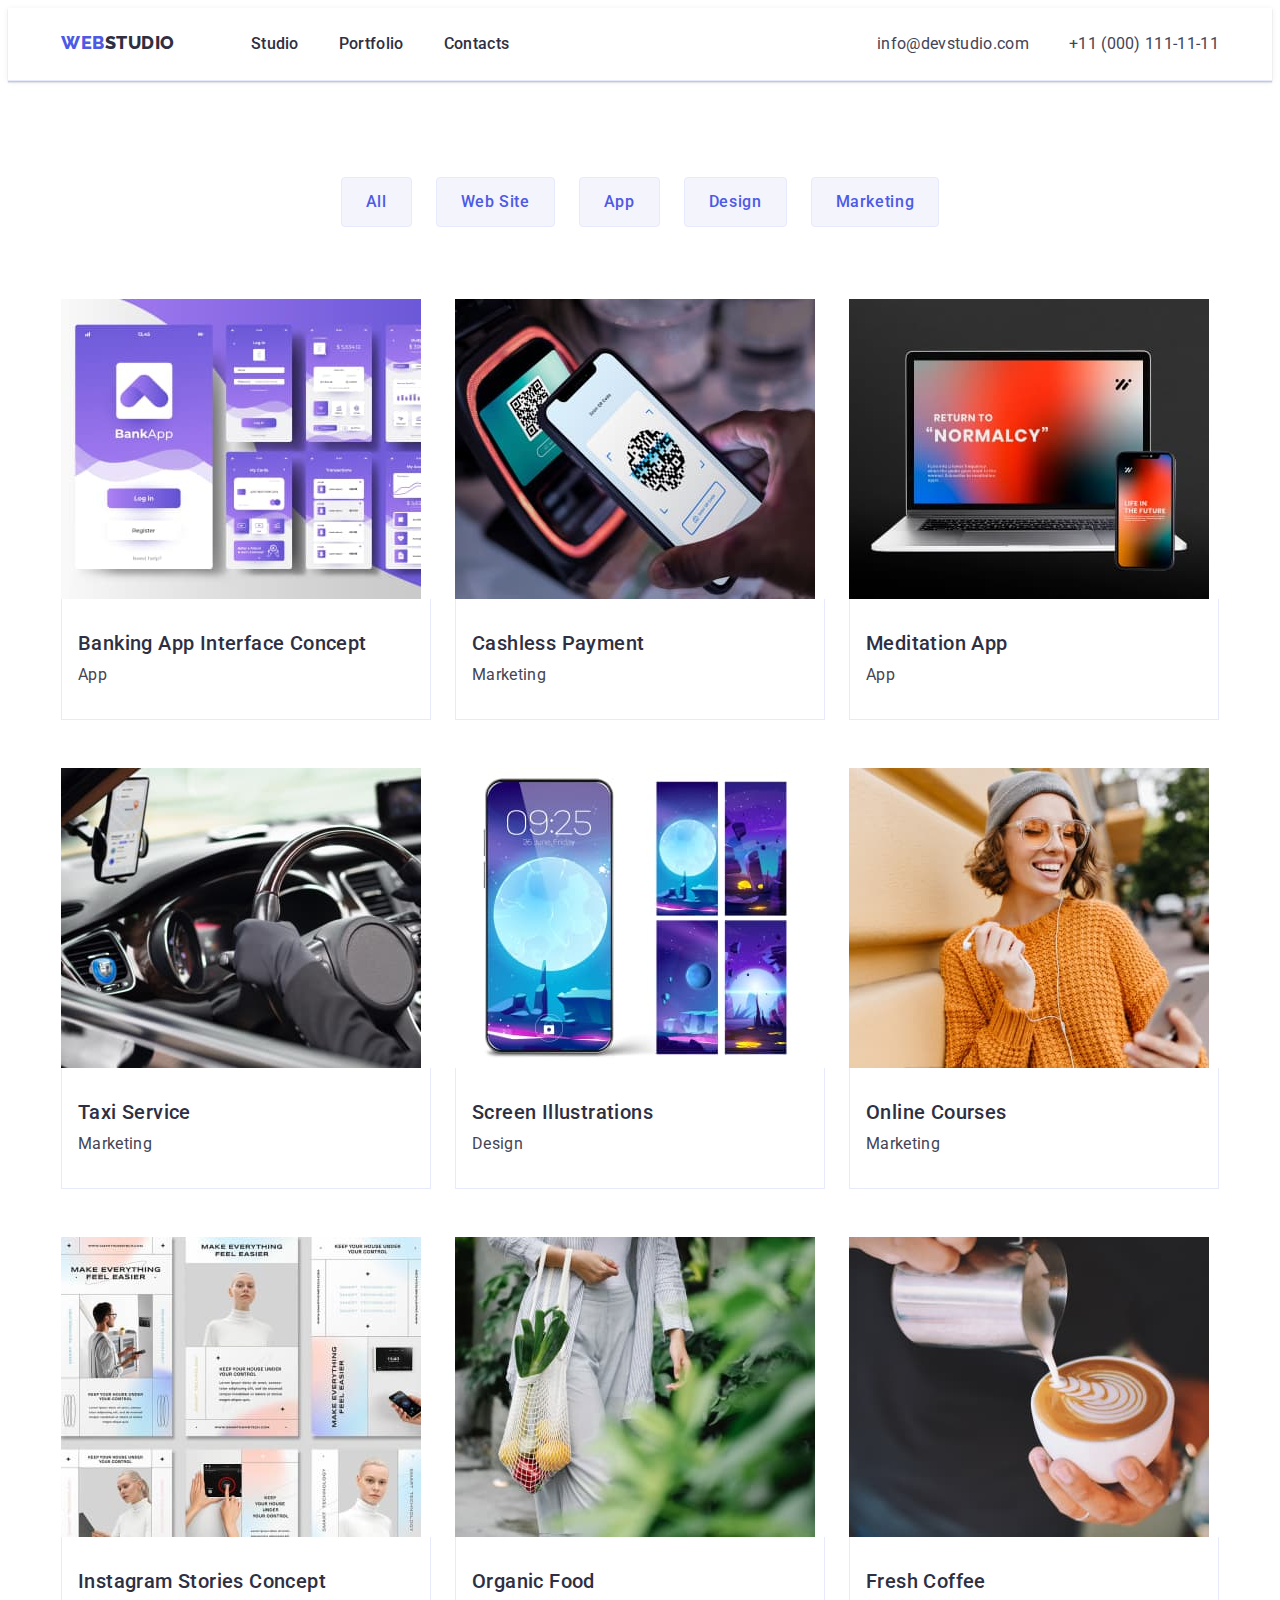
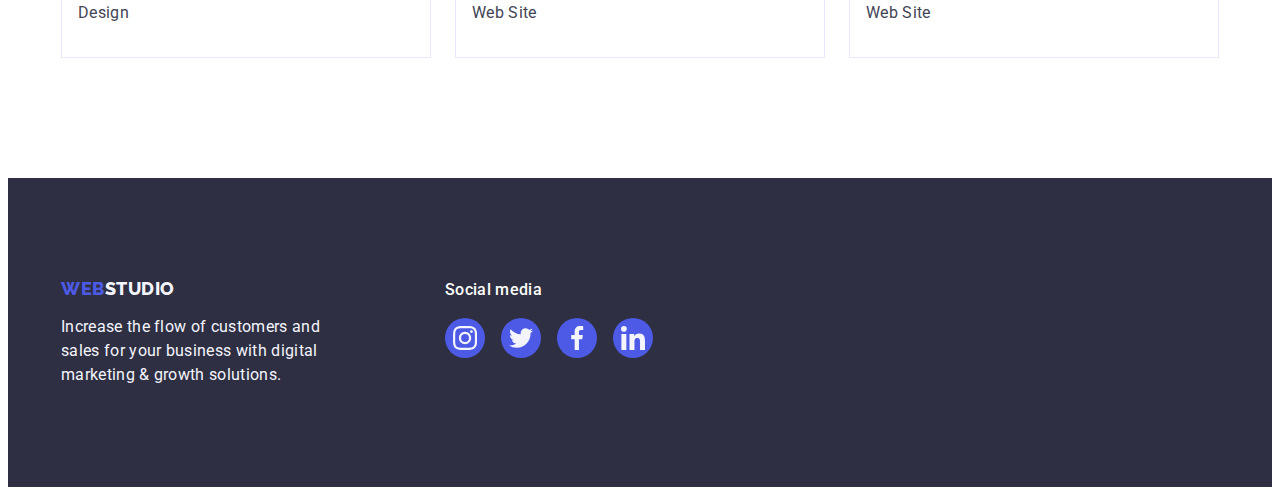
==== portfolio.html @ 5864f1b6 "Initial commit" ====
<!DOCTYPE html>
<html lang="en">
  <head>
    <meta charset="UTF-8" />
    <meta http-equiv="X-UA-Compatible" content="IE=edge" />
    <meta name="viewport" content="width=device-width, initial-scale=1.0" />
    <title>Document</title>
    <link rel="preconnect" href="https://fonts.googleapis.com" />
    <link rel="preconnect" href="https://fonts.gstatic.com" crossorigin />
    
    <link
      href="https://fonts.googleapis.com/css2?family=Raleway:wght@800&family=Roboto:wght@400;500;700;900&display=swap"
      rel="stylesheet"
    />
    <link rel="stylesheet" href="https://cdnjs.cloudflare.com/ajax/libs/modern-normalize/1.1.0/modern-normalize.min.css" integrity="sha512-wpPYUAdjBVSE4KJnH1VR1HeZfpl1ub8YT/NKx4PuQ5NmX2tKuGu6U/JRp5y+Y8XG2tV+wKQpNHVUX03MfMFn9Q==" crossorigin="anonymous" referrerpolicy="no-referrer" />
    <link rel="stylesheet" href="./css/styles.css" />
  </head>
  <body>
    <header class="header">
      <div class="container header-container">
        <nav class="header-navigation">
          <a href="./index.html" class="header-logo link"
            >Web<span class="header-studio">Studio</span></a
          >

          <ul class="header-list list">
            <li>
              <a href="./index.html" class="header-link link">Studio</a>
            </li>
            <li>
              <a href="./portfolio.html" class="header-link link">Portfolio</a>
            </li>
            <li>
              <a href="" class="header-link link">Contacts</a>
            </li>
          </ul>
        </nav>

        <address class="header-address">
          <ul class="header-address-list list">
            <li>
              <a
                href="mailto:info@devstudio.com"
                class="header-address-item link"
                >info@devstudio.com</a
              >
            </li>
            <li>
              <a href="tel:+110001111111" class="header-address-item link"
                >+11 (000) 111-11-11</a
              >
            </li>
          </ul>
        </address>
      </div>
    </header>

    <main>
      <section class="menu">
        <div class="container">
          <h1 class="visually-hidden">Menu filter</h1>
          <ul class="menu-list list">
            <li class="menu-item">
              <button type="button" class="menu-btn btn">All</button>
            </li>
            <li class="menu-item">
              <button type="button" class="menu-btn btn">Web Site</button>
            </li>
            <li class="menu-item">
              <button type="button" class="menu-btn btn">App</button>
            </li>
            <li class="menu-item">
              <button type="button" class="menu-btn btn">Design</button>
            </li>
            <li class="menu-item">
              <button type="button" class="menu-btn btn">Marketing</button>
            </li>
          </ul>

          
            <ul class="works-list list">
         <li class="works-item">
                <a href="" class="works-link link"
                  ><img
                    src="./images/portfolio-1.jpg"
                    alt="Banking App Interface Concept"
                    width="360"
                    height="300"
                  />
                  <div class="works-div">
                  <h2 class="works-title">Banking App Interface Concept</h2>
                  <p class="works-text">App</p></div></a>
              </li>
              <li class="works-item">
                <a href="" class="works-link link"
                  ><img
                    src="./images/portfolio-2.jpg"
                    alt="Cashless Payment"
                    width="360"
                    height="300"
                  />
                  <div class="works-div">
                  <h2 class="works-title">Cashless Payment</h2>
                  <p class="works-text">Marketing</p></div></a
                >
              </li>
        
              <li class="works-item">
                <a href="" class="works-link link"
                  ><img
                    src="./images/portfolio-3.jpg"
                    alt="Meditation App"
                    width="360"
                    height="300"
                  /> <div class="works-div">
                  <h2 class="works-title">Meditation App</h2>
                  <p class="works-text">App</p></div></a
                >
              </li>
              <li class="works-item">
                <a href="" class="works-link link">
                  <img
                    src="./images/portfolio-4.jpg"
                    alt="Taxi Service"
                    width="360"
                    height="300"
                  />
                   <div class="works-div">
                  <h2 class="works-title">Taxi Service</h2>
                  <p class="works-text">Marketing</p></div></a
                >
              </li>
              <li class="works-item">
                <a href="" class="works-link link"
                  ><img
                    src="./images/portfolio-5.jpg"
                    alt="Screen Illustrations"
                    width="360"
                    height="300"
                  />
                   <div class="works-div">
                  <h2 class="works-title">Screen Illustrations</h2>
                  <p class="works-text">Design</p></div></a
                >
              </li>
              <li class="works-item">
                <a href="" class="works-link link"
                  ><img
                    src="./images/portfolio-6.jpg"
                    alt="Online Courses"
                    width="360"
                    height="300"
                  />
                   <div class="works-div">
                  <h2 class="works-title">Online Courses</h2>
                  <p class="works-text">Marketing</p></div></a
                >
              </li>
              <li class="works-item">
                <a href="" class="works-link link"
                  ><img
                    src="./images/portfolio-7.jpg"
                    alt="Instagram Stories Concept"
                    width="360"
                    height="300"
                  />
                   <div class="works-div">
                  <h2 class="works-title">Instagram Stories Concept</h2>
                  <p class="works-text">Design</p></div></a
                >
              </li>
              <li class="works-item">
                <a href="" class="works-link link"
                  ><img
                    src="./images/portfolio-8.jpg"
                    alt="Organic Food"
                    width="360"
                    height="300"
                  />
                   <div class="works-div">
                  <h2 class="works-title">Organic Food</h2>
                  <p class="works-text">Web Site</p></div></a
                >
              </li>
              <li class="works-item">
                <a href="" class="works-link link">
                  <img
                    src="./images/portfolio-9.jpg"
                    alt="Fresh Coffee"
                    width="360"
                    height="300"
                  />
                   <div class="works-div">
                  <h2 class="works-title">Fresh Coffee</h2>
                  <p class="works-text">Web Site</p></div></a
                >
              </li>
            </ul>
       
        </div>
      </section>
      <footer class="footer">
        <div class="container footer-flex">
          <div class="footer-left"><a href="./index.html" class="footer-logo link"
            >Web<span class="footer-studio">Studio</span></a
          >
          <p class="footer-text">
            Increase the flow of customers and sales for your business with
            digital marketing & growth solutions.
          </p></div>
          <div class="footer-right">
            <p class="footer-soc-text">Social media</p>
            <ul class="footer-list list">
              <li class="footer-item"><a class="footer-soc-link link" href=""><svg class="footer-soc-icon" width="24" height="24"><use href="./images/icons.svg#icon-insta1"></use></svg></a>
              <li class="footer-item"><a class="footer-soc-link link" href=""><svg class="footer-soc-icon" width="24" height="24"><use href="./images/icons.svg#icon-twit1"></use></svg></a>
              <li class="footer-item"><a class="footer-soc-link link" href=""><svg class="footer-soc-icon" width="24" height="24"><use href="./images/icons.svg#icon-fb1"></use></svg></a>
              <li class="footer-item"><a class="footer-soc-link link" href=""><svg class="footer-soc-icon" width="24" height="24"><use href="./images/icons.svg#icon-link1"></use></svg></a>
            </ul>
          </div>
        </div>
      </footer>
  </body>
</html>
---- css/styles.css ----
body {
  font-family: 'Roboto', sans-serif;
  color: #434455;
  background-color: #ffffff;
}
:root {
  --main-title-color: #2e2f42;
  --main-text-color: #434455;
  --white: #ffffff;
  --hover-color:#404bbf;
  --logo-effect:#4d5ae5;
}
p,
h1,
h2,
h3,
h4,
h5,
h6 {
  margin: 0;
}
ul {
  margin: 0;
  padding-left: 0;
}
.list {
  list-style: none;
}
img {
  display: block;
  max-width: 100%;
  height: auto;
}
.link {
  text-decoration: none;
}

.visually-hidden {
  position: absolute;
  width: 1px;
  height: 1px;
  margin: -1px;
  border: 0;
  padding: 0;
  white-space: nowrap;
  clip-path: inset(100%);
  clip: rect(0 0 0 0);
  overflow: hidden;
}

.btn {
  font-family: inherit;
  font-weight: 500;
  font-size: 16px;
  line-height: 1.5;
  letter-spacing: 0.04em;
  cursor: pointer;
}
.container {
  width: 1158px;
  padding-left: 15px;
  padding-right: 15px;
  margin: 0 auto;
}
.section {
  padding-top: 120px;
  padding-bottom: 120px;
}
/** -----------------------HEADER---------------------- */
.header {
  background-color: var(--white);
  border-bottom: 1px solid #e7e9fc;
box-shadow: 0px 2px 1px rgba(46, 47, 66, 0.08), 0px 1px 1px rgba(46, 47, 66, 0.16), 0px 1px 6px rgba(46, 47, 66, 0.08);
}
.header-container {
  display: flex;
  align-items: center;
}
.header-navigation {
  display: flex;
}
.header-logo {
  display: block;
  margin-right: 76px;
  padding-top: 24px;
  padding-bottom: 24px;
  font-family: 'Raleway', sans-serif;
  font-weight: 800;
  font-size: 18px;
  line-height: 1.17;
  letter-spacing: 0.03em;
  text-transform: uppercase;
  color: var(--logo-effect);
}
.header-studio {
  font-family: 'Raleway', sans-serif;
  font-weight: 800;
  font-size: 18px;
  line-height: 1.17;
  letter-spacing: 0.03em;
  text-transform: uppercase;
  color: var(--main-title-color);
}
.header-list {
  display: flex;
  gap: 40px;
}
.header-link {
  display: block;
  padding-top: 24px;
  padding-bottom: 24px;
  color: var(--main-title-color);
  font-weight: 500;
  font-size: 16px;
  line-height: 1.5;
  letter-spacing: 0.02em;
}
.header-link:is(:hover, :focus) {
  color: var(--hover-color);
}

.header-address-list {
  display: flex;
  gap: 40px;
}
.header-address {
  font-style: normal;
  margin-left: auto;
}

.header-address-item {
  display: block;
  padding-top: 24px;
  padding-bottom: 24px;

  font-weight: 400;
  font-size: 16px;
  line-height: 1.5;
  letter-spacing: 0.02em;
  color: var(--main-text-color);
}
.header-address-item:is(:hover, :focus) {
  color: var(--hover-color);
}

/** -----------------------MORE---------------------- */
.more {
  background-color: var(--main-title-color);
  background-image: linear-gradient(
      rgba(46, 47, 66, 0.7),
      rgba(46, 47, 66, 0.7)
    ),
    url(../images/more_bg.jpg);
  background-repeat: no-repeat;
  background-position: center;
  background-size: cover;
  text-align: center;
  padding-top: 188px;
  padding-bottom: 188px;
  max-width: 1440px;
  margin: 0 auto;
}



.more-title {
  font-weight: 700;
  font-size: 56px;
  line-height: 1.07;
  letter-spacing: 0.02em;
  max-width: 496px;
  margin-right: auto;
  margin-left: auto;
  color: var(--white);
 
}
.more-btn {
  margin-top: 48px;
  color: #ffffff;
  background-color: var(--logo-effect);
  box-shadow: 0px 4px 4px rgba(0, 0, 0, 0.15);
  border-radius: 4px;
  border-color: transparent;
  min-width: 169px;
  height: 56px;
}
.more-btn:is(:hover, :focus) {
  background-color: var(--hover-color);
}

/** -----------------------BENEFITS---------------------- */
.benefits {
  background-color: var(--white);
}

.benefits-list {
  display: flex;
  gap: 24px;
}

.benefits-item {
  width: calc((100%-72px) / 4);
}

.benefits-bg {
  display: flex;
  height: 112px;
  background-color: #f4f4fd;
  border-radius: 4px;
  justify-content: center;
  align-items: center;
}

.benefits-title {
  margin-top: 8px;
  margin-bottom: 8px;
  font-weight: 500;
  font-size: 20px;
  line-height: 1.2;
  letter-spacing: 0.02em;
  color: var(--main-title-color);
}
.benefits-text {
  font-size: 16px;
  line-height: 1.5;
  letter-spacing: 0.02em;
  color: var(--main-text-color);
}
/** -----------------------CONTENT---------------------- */
.content {
  padding-bottom: 120px;
  background-color: var(--white);
}
.content-list {
  display: flex;
  gap: 24px;
  margin-top: 72px;
}
.content-item {
  width: calc((100%-48px) / 3);
}
.content-title {
  font-weight: 700;
  font-size: 36px;
  line-height: 1.11;
  letter-spacing: 0.02em;
  text-align: center;
  text-transform: capitalize;
  color: var(--main-title-color);
}
/** -----------------------TEAM---------------------- */
.team {
  background-color: #f4f4fd;
}
.team-title {
  text-align: center;
  margin-bottom: 72px;
  font-weight: 700;
  font-size: 36px;
  line-height: 1.11;
  letter-spacing: 0.02em;

  text-transform: capitalize;
  color: var(--main-title-color);
}
.team-list {
  display: flex;
  gap: 24px;
  text-align: center;
}
.team-item {
  width: calc((100% - 72px) / 4);
  padding-bottom: 32px;
  border-radius: 0px 0px 4px 4px;
  box-shadow: 0px 1px 6px rgba(46, 47, 66, 0.08), 0px 1px 1px rgba(46, 47, 66, 0.16), 0px 2px 1px rgba(46, 47, 66, 0.08);

  background-color: var(--white);
  
}
.team-item > img {
  margin-bottom: 32px;
}

.team-small-title {
  font-weight: 500;
  font-size: 20px;
  line-height: 1.2;
  letter-spacing: 0.02em;
  color: var(--main-title-color);
}
.team-text {
  margin-top: 8px;
  margin-bottom: 8px;
  font-size: 16px;
  line-height: 1.5;
  letter-spacing: 0.02em;
  color: var(--main-text-color);
}
.team-soc-list{display: flex;
justify-content: center;
gap: 24px;}

.team-soc-item{
width: 40px;
height: 40px;

}
.team-soc-link{
width: 100%;
height: 100%;
border-radius: 50%;
background-color: var(--logo-effect);;
display: flex;
align-items: center;
justify-content: center;

}
.team-soc-link:is(:hover, :focus){background-color: var(--hover-color);}

/** -----------------------CUSTOMERS---------------------- */
.customers{
  padding-top: 120px;
  padding-bottom: 120px;
background-color: var(--white);}

.customers-title{
  margin-bottom: 72px;
  font-weight: 700;
font-size: 36px;
line-height: 1.11;
text-align: center;
letter-spacing: 0.02em;
text-transform: capitalize;
color: var(--main-title-color);}

  .customers-list{
  display: flex;
  gap: 24px;
}

.customer-item{
width: 188px;
height: 88px;
}

.customers-link{
display: flex;
width: 100%;
height: 100%;
border: 1px solid #8E8F99;
border-radius: 4px;
align-items: center;
justify-content: center;

}
.customers-logo-icon{
  fill: #8e8f99;}

.customers-link:is(:hover, :focus){
  border-color: var(--hover-color);
  }

.customers-link:is(:hover, :focus) > .customers-logo-icon
  {fill:var(--hover-color);}


/** -----------------------FOOTER---------------------- */
.footer {
  background-color: var(--main-title-color);
  padding-top: 100px;
  padding-bottom: 100px;

}
.footer-logo {
  font-family: 'Raleway', sans-serif;
  font-style: normal;
  font-weight: 800;
  font-size: 18px;
  line-height: 1.17;
  letter-spacing: 0.03em;
  text-transform: uppercase;
  color: var(--logo-effect);
}
.footer-studio {
  font-family: 'Raleway', sans-serif;
  font-weight: 800;
  font-size: 18px;
  line-height: 1.17;
  letter-spacing: 0.03em;
  text-transform: uppercase;
  color: #f4f4fd;
}
.footer-text {
  margin-top: 16px;
  max-width: 264px;
  font-size: 16px;
  line-height: 1.5;
  letter-spacing: 0.02em;
  color: #f4f4fd;
}

.footer-flex{
  display: flex;
  gap: 120px;
}

.footer-soc-text{
  margin-bottom: 16px;
  font-weight: 500;
font-size: 16px;
line-height: 1.5;

letter-spacing: 0.02em;
color: var(--white);}

.footer-list{display: flex;
  gap: 16px;
}

.footer-item{
  width: 40px;
height: 40px;}

.footer-soc-link{
  display:flex;
  width: 100%;
height: 100%;
border-radius: 50%;
background-color: var(--logo-effect);
align-items: center;
justify-content: center;}

.footer-soc-link:is(:hover, :focus)
{background-color: #31D0AA;}

/** -----------------------MENU-PORTFOLIO---------------------- */

.menu {
  padding-top: 96px;
  padding-bottom: 120px;
}

.menu-list {
  display: flex;
  gap: 24px;
  justify-content: center;
  margin-bottom: 72px;
}

.menu-btn {
  color: var(--logo-effect);
  background-color: #f4f4fd;
  border: 1px solid #e7e9fc;
  border-radius: 4px;
  padding: 12px 24px;
}
.menu-btn:is(:hover, :focus) {
  background-color: var(--hover-color);
  color: var(--white);
  border-color: transparent;
  box-shadow: 0px 3px 1px rgba(0, 0, 0, 0.1), 0px 2px 1px rgba(0, 0, 0, 0.08), 0px 2px 2px rgba(0, 0, 0, 0.12);
}



/** -----------------------WORKS-PORTFOLIO---------------------- */
.works-list {
  display: flex;
  flex-wrap: wrap;
  justify-content: center;
  gap: 48px 24px;
}
.works-link {
  display: block;
}
.works-item {
  width: calc((100% - 48px) / 3);
}
.works-item.works-item:nth-child(3n) {
  margin-right: 0;
}
.works-div {
  
  padding-left: 16px;
  padding-top: 32px;
  padding-bottom: 32px;
  border-right: 1px solid #e7e9fc;
  border-bottom: 1px solid #e7e9fc;
  border-left: 1px solid #e7e9fc;
}

.works-link:is(:hover, :focus){
box-shadow: 0px 1px 6px rgba(46, 47, 66, 0.08), 0px 1px 1px rgba(46, 47, 66, 0.16), 0px 2px 1px rgba(46, 47, 66, 0.08);}

.works-title {
  margin-bottom: 8px;
  font-weight: 500;
  font-size: 20px;
  line-height: 1.2;
  letter-spacing: 0.02em;
  color: var(--main-title-color);
}
.works-text {
  font-size: 16px;
  line-height: 1.5;
  letter-spacing: 0.02em;
  color: var(--main-text-color);
}
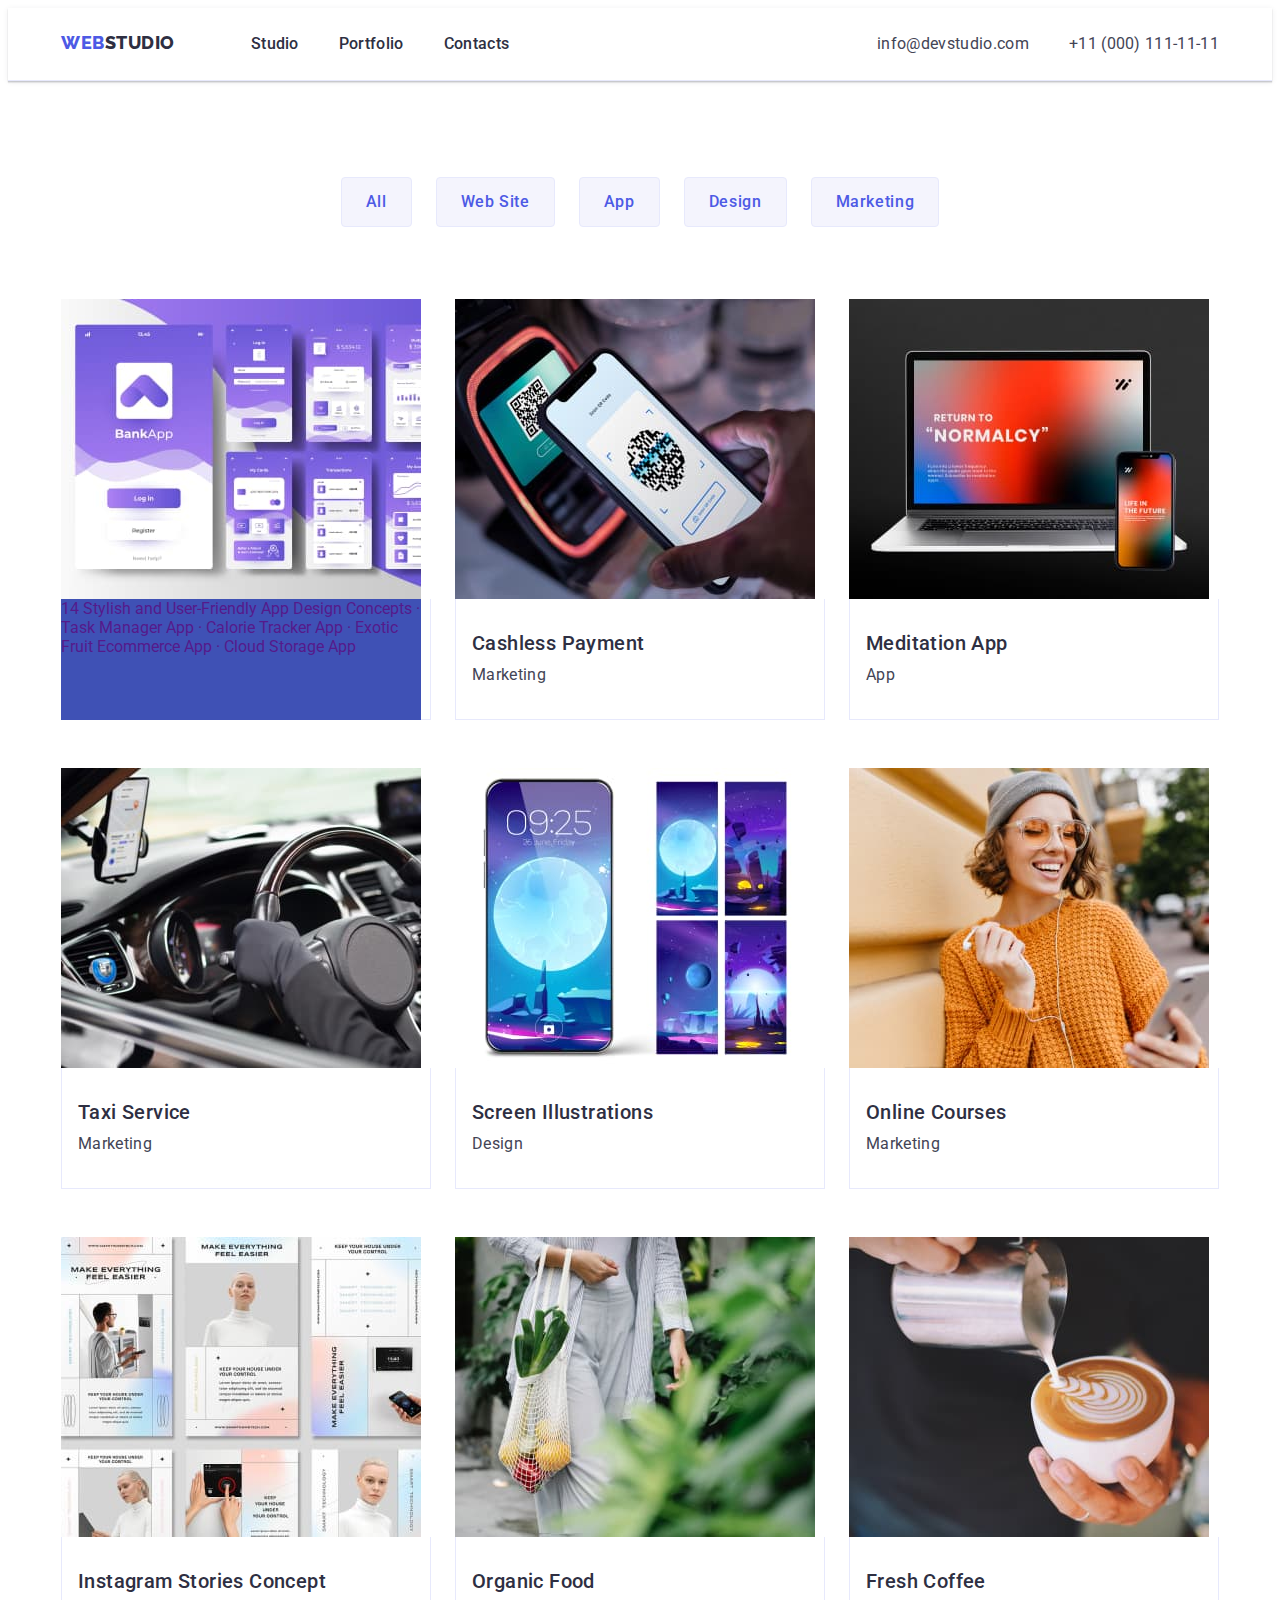
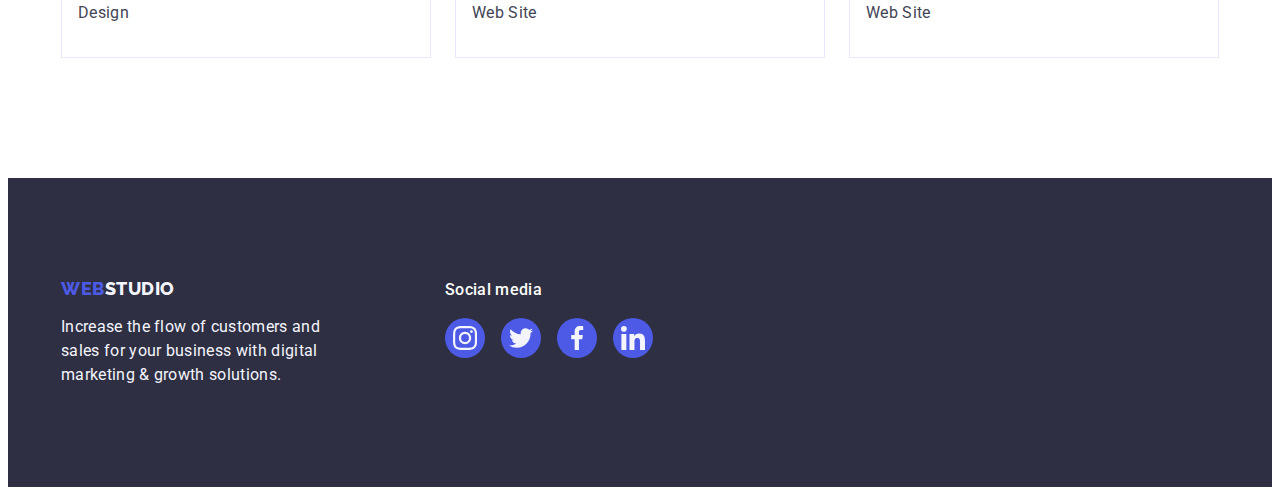
==== commit 316d6a5a: "try overflow" ====
--- a/portfolio.html
+++ b/portfolio.html
@@ -24,13 +24,13 @@
           >
 
           <ul class="header-list list">
-            <li>
+            <li class="header-item">
               <a href="./index.html" class="header-link link">Studio</a>
             </li>
-            <li>
+            <li class="header-item">
               <a href="./portfolio.html" class="header-link link">Portfolio</a>
             </li>
-            <li>
+            <li class="header-item">
               <a href="" class="header-link link">Contacts</a>
             </li>
           </ul>
@@ -80,17 +80,27 @@
           
             <ul class="works-list list">
          <li class="works-item">
-                <a href="" class="works-link link"
-                  ><img
-                    src="./images/portfolio-1.jpg"
-                    alt="Banking App Interface Concept"
-                    width="360"
-                    height="300"
-                  />
-                  <div class="works-div">
-                  <h2 class="works-title">Banking App Interface Concept</h2>
-                  <p class="works-text">App</p></div></a>
-              </li>
+             
+                  <a href="" class="works-link link"
+                    >
+                      <div class="try-text"><p>14 Stylish and User-Friendly App Design Concepts · Task Manager App · Calorie Tracker App · Exotic Fruit Ecommerce App · Cloud Storage App</p></div>
+                      <img
+                       src="./images/portfolio-1.jpg"
+                       alt="Banking App Interface Concept"
+                       width="360"
+                       height="300">
+                      
+                      
+                  
+                    <div class="works-div">
+                    <h2 class="works-title">Banking App Interface Concept</h2>
+                    <p class="works-text">App</p></div></a>
+                
+                    
+              
+                
+              </li>
+             
               <li class="works-item">
                 <a href="" class="works-link link"
                   ><img
@@ -107,16 +117,18 @@
         
               <li class="works-item">
                 <a href="" class="works-link link"
-                  ><img
+                  ><img 
                     src="./images/portfolio-3.jpg"
                     alt="Meditation App"
                     width="360"
                     height="300"
+                 
                   /> <div class="works-div">
                   <h2 class="works-title">Meditation App</h2>
                   <p class="works-text">App</p></div></a
                 >
               </li>
+             
               <li class="works-item">
                 <a href="" class="works-link link">
                   <img
--- a/css/styles.css
+++ b/css/styles.css
@@ -105,6 +105,9 @@
   display: flex;
   gap: 40px;
 }
+
+.header-item{position: relative;}
+
 .header-link {
   display: block;
   padding-top: 24px;
@@ -114,9 +117,31 @@
   font-size: 16px;
   line-height: 1.5;
   letter-spacing: 0.02em;
+  transition-property: color;
+  transition-duration: 250ms;
+  transition-timing-function: cubic-bezier(0.4, 0, 0.2, 1);
 }
 .header-link:is(:hover, :focus) {
   color: var(--hover-color);
+}
+
+.header-link::after{
+position: absolute;
+content: '';
+display: block;
+height: 4px;
+width: 100%;
+bottom: -1px;
+left: 0;
+border-radius: 4px;
+background-color: var(--hover-color);
+opacity: 0;
+transition-property: opacity;
+transition-duration: 250ms;
+transition-timing-function: cubic-bezier(0.4, 0, 0.2, 1);
+}
+.header-link:is(:hover, :focus)::after{
+  opacity: 1;
 }
 
 .header-address-list {
@@ -138,6 +163,10 @@
   line-height: 1.5;
   letter-spacing: 0.02em;
   color: var(--main-text-color);
+
+  transition-property: color;
+  transition-duration: 250ms;
+  transition-timing-function: cubic-bezier(0.4, 0, 0.2, 1);
 }
 .header-address-item:is(:hover, :focus) {
   color: var(--hover-color);
@@ -183,6 +212,10 @@
   border-color: transparent;
   min-width: 169px;
   height: 56px;
+
+  transition-property: background-color;
+  transition-duration: 250ms;
+  transition-timing-function: cubic-bezier(0.4, 0, 0.2, 1);
 }
 .more-btn:is(:hover, :focus) {
   background-color: var(--hover-color);
@@ -314,8 +347,13 @@
 align-items: center;
 justify-content: center;
 
-}
-.team-soc-link:is(:hover, :focus){background-color: var(--hover-color);}
+transition-property: background-color;
+transition-duration: 250ms;
+transition-timing-function: cubic-bezier(0.4, 0, 0.2, 1);
+
+}
+.team-soc-link:is(:hover, :focus)
+{background-color: var(--hover-color);}
 
 /** -----------------------CUSTOMERS---------------------- */
 .customers{
@@ -343,6 +381,14 @@
 height: 88px;
 }
 
+
+.customers-logo-icon{
+fill: #8e8f99;
+transition-property: fill;
+transition-duration: 250ms;
+transition-timing-function: cubic-bezier(0.4, 0, 0.2, 1);
+}
+  
 .customers-link{
 display: flex;
 width: 100%;
@@ -352,10 +398,10 @@
 align-items: center;
 justify-content: center;
 
-}
-.customers-logo-icon{
-  fill: #8e8f99;}
-
+transition-property: border-color;
+transition-duration: 250ms;
+transition-timing-function: cubic-bezier(0.4, 0, 0.2, 1);
+}
 .customers-link:is(:hover, :focus){
   border-color: var(--hover-color);
   }
@@ -413,7 +459,8 @@
 letter-spacing: 0.02em;
 color: var(--white);}
 
-.footer-list{display: flex;
+.footer-list{
+  display: flex;
   gap: 16px;
 }
 
@@ -428,7 +475,11 @@
 border-radius: 50%;
 background-color: var(--logo-effect);
 align-items: center;
-justify-content: center;}
+justify-content: center;
+
+transition-property: background-color;
+transition-duration: 250ms;
+transition-timing-function: cubic-bezier(0.4, 0, 0.2, 1);}
 
 .footer-soc-link:is(:hover, :focus)
 {background-color: #31D0AA;}
@@ -453,6 +504,10 @@
   border: 1px solid #e7e9fc;
   border-radius: 4px;
   padding: 12px 24px;
+
+  transition-property: background-color, color, border-color, box-shadow;
+  transition-duration: 250ms;
+  transition-timing-function: cubic-bezier(0.4, 0, 0.2, 1);
 }
 .menu-btn:is(:hover, :focus) {
   background-color: var(--hover-color);
@@ -470,9 +525,7 @@
   justify-content: center;
   gap: 48px 24px;
 }
-.works-link {
-  display: block;
-}
+
 .works-item {
   width: calc((100% - 48px) / 3);
 }
@@ -480,7 +533,6 @@
   margin-right: 0;
 }
 .works-div {
-  
   padding-left: 16px;
   padding-top: 32px;
   padding-bottom: 32px;
@@ -489,8 +541,21 @@
   border-left: 1px solid #e7e9fc;
 }
 
+.works-link {
+  
+ position: relative;
+ overflow: hidden;
+ display: block;
+transition-property: box-shadow;
+transition-duration: 250ms;
+transition-timing-function: cubic-bezier(0.4, 0, 0.2, 1);
+}
+
+
+
 .works-link:is(:hover, :focus){
 box-shadow: 0px 1px 6px rgba(46, 47, 66, 0.08), 0px 1px 1px rgba(46, 47, 66, 0.16), 0px 2px 1px rgba(46, 47, 66, 0.08);}
+
 
 .works-title {
   margin-bottom: 8px;
@@ -506,3 +571,19 @@
   letter-spacing: 0.02em;
   color: var(--main-text-color);
 }
+
+
+
+.try-text{position: absolute;
+  top: 0;
+  left: 0;
+  width: 360px;
+  height: 300px;
+  background-color: #3f51b5;
+
+  transform: translateY(100%);
+  transition-property: all;
+  transition-duration: 250ms;
+  transition-timing-function: cubic-bezier(0.4, 0, 0.2, 1);}
+
+  .works-link:is(:hover, :focus) .try-text {transform: translateY(0);} 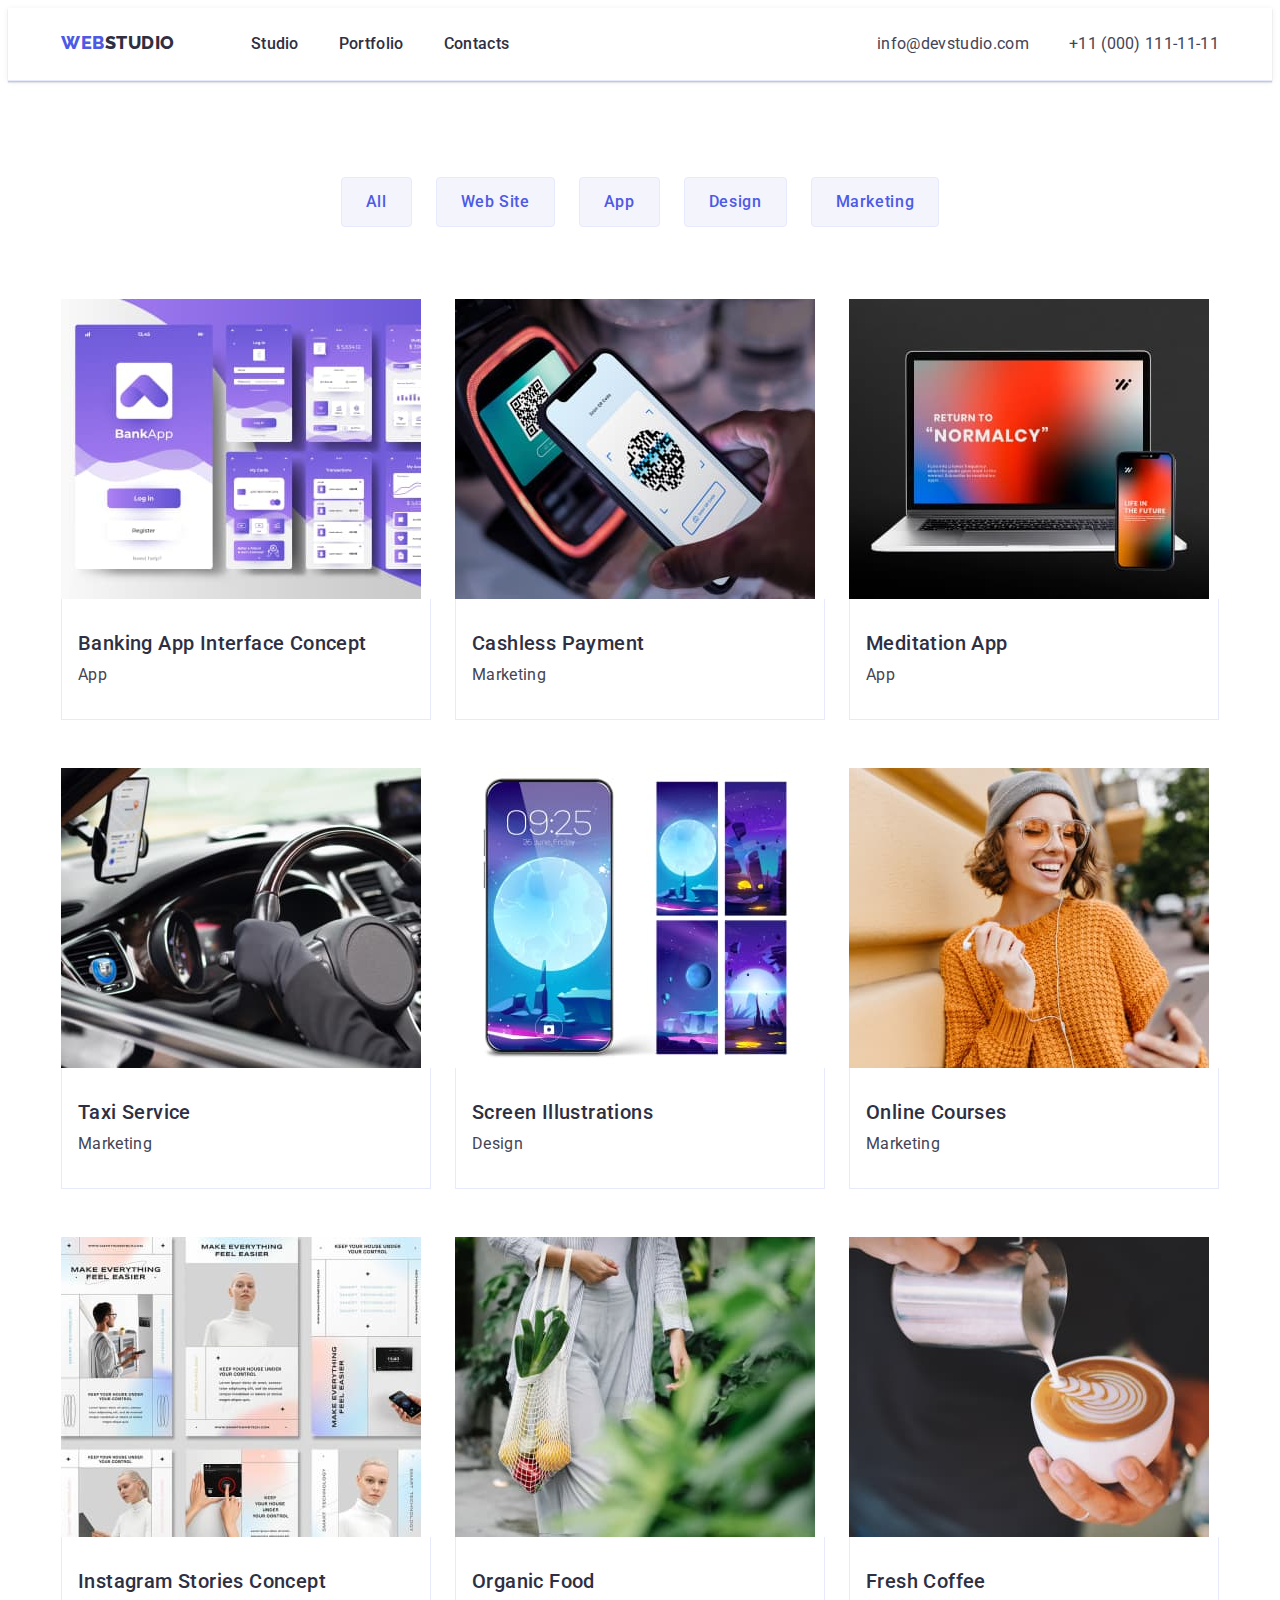
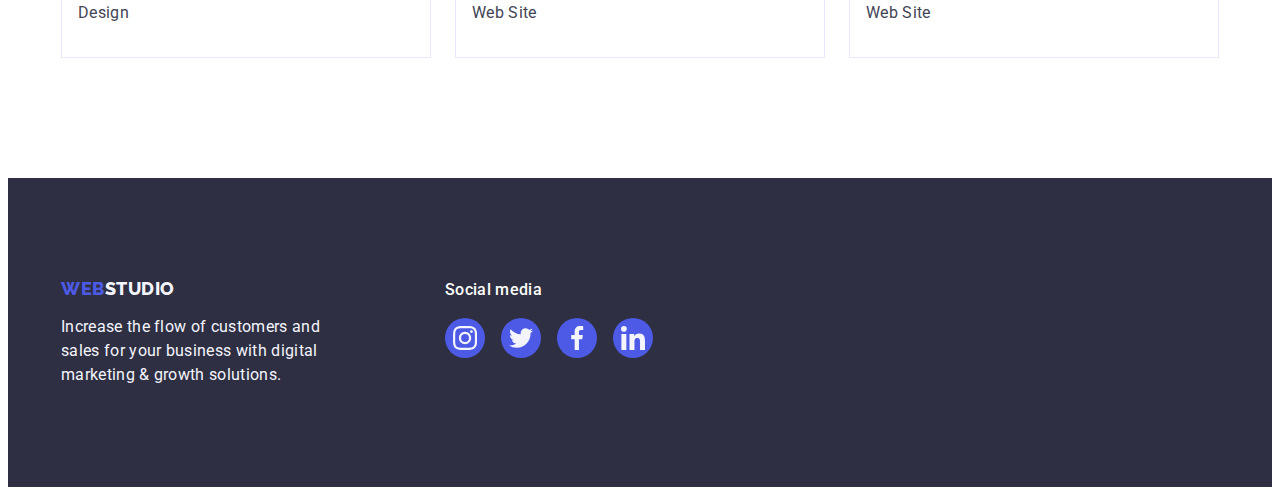
==== commit 4b2d6030: "try overlay" ====
--- a/portfolio.html
+++ b/portfolio.html
@@ -81,20 +81,23 @@
             <ul class="works-list list">
          <li class="works-item">
              
-                  <a href="" class="works-link link"
-                    >
-                      <div class="try-text"><p>14 Stylish and User-Friendly App Design Concepts · Task Manager App · Calorie Tracker App · Exotic Fruit Ecommerce App · Cloud Storage App</p></div>
-                      <img
-                       src="./images/portfolio-1.jpg"
-                       alt="Banking App Interface Concept"
-                       width="360"
-                       height="300">
-                      
-                      
-                  
+                  <a href="" class="works-link link">
+                    
+                    <img 
+                        src="./images/portfolio-1.jpg"
+                        alt="Banking App Interface Concept"
+                        width="360"
+                        height="300">
+                        <div class="try"><p class="try-text">14 Stylish and User-Friendly App Design Concepts · Task Manager App · Calorie Tracker App · Exotic Fruit Ecommerce App · Cloud Storage App</p></div>
+                       
+
+
                     <div class="works-div">
                     <h2 class="works-title">Banking App Interface Concept</h2>
-                    <p class="works-text">App</p></div></a>
+                    <p class="works-text">App</p>
+                    </div>
+                  </a>
+                      
                 
                     
               
@@ -102,13 +105,18 @@
               </li>
              
               <li class="works-item">
-                <a href="" class="works-link link"
-                  ><img
-                    src="./images/portfolio-2.jpg"
-                    alt="Cashless Payment"
-                    width="360"
-                    height="300"
-                  />
+               
+                  <a href="" class="works-link link"
+                    >
+                    
+                      <img
+                      src="./images/portfolio-2.jpg"
+                      alt="Cashless Payment"
+                      width="360"
+                      height="300"
+                  
+                    />
+                   
                   <div class="works-div">
                   <h2 class="works-title">Cashless Payment</h2>
                   <p class="works-text">Marketing</p></div></a
--- a/css/styles.css
+++ b/css/styles.css
@@ -7,8 +7,8 @@
   --main-title-color: #2e2f42;
   --main-text-color: #434455;
   --white: #ffffff;
-  --hover-color:#404bbf;
-  --logo-effect:#4d5ae5;
+  --hover-color: #404bbf;
+  --logo-effect: #4d5ae5;
 }
 p,
 h1,
@@ -70,7 +70,8 @@
 .header {
   background-color: var(--white);
   border-bottom: 1px solid #e7e9fc;
-box-shadow: 0px 2px 1px rgba(46, 47, 66, 0.08), 0px 1px 1px rgba(46, 47, 66, 0.16), 0px 1px 6px rgba(46, 47, 66, 0.08);
+  box-shadow: 0px 2px 1px rgba(46, 47, 66, 0.08),
+    0px 1px 1px rgba(46, 47, 66, 0.16), 0px 1px 6px rgba(46, 47, 66, 0.08);
 }
 .header-container {
   display: flex;
@@ -106,7 +107,9 @@
   gap: 40px;
 }
 
-.header-item{position: relative;}
+.header-item {
+  position: relative;
+}
 
 .header-link {
   display: block;
@@ -125,22 +128,22 @@
   color: var(--hover-color);
 }
 
-.header-link::after{
-position: absolute;
-content: '';
-display: block;
-height: 4px;
-width: 100%;
-bottom: -1px;
-left: 0;
-border-radius: 4px;
-background-color: var(--hover-color);
-opacity: 0;
-transition-property: opacity;
-transition-duration: 250ms;
-transition-timing-function: cubic-bezier(0.4, 0, 0.2, 1);
-}
-.header-link:is(:hover, :focus)::after{
+.header-link::after {
+  position: absolute;
+  content: '';
+  display: block;
+  height: 4px;
+  width: 100%;
+  bottom: -1px;
+  left: 0;
+  border-radius: 4px;
+  background-color: var(--hover-color);
+  opacity: 0;
+  transition-property: opacity;
+  transition-duration: 250ms;
+  transition-timing-function: cubic-bezier(0.4, 0, 0.2, 1);
+}
+.header-link:is(:hover, :focus)::after {
   opacity: 1;
 }
 
@@ -190,8 +193,6 @@
   margin: 0 auto;
 }
 
-
-
 .more-title {
   font-weight: 700;
   font-size: 56px;
@@ -201,7 +202,6 @@
   margin-right: auto;
   margin-left: auto;
   color: var(--white);
- 
 }
 .more-btn {
   margin-top: 48px;
@@ -305,10 +305,10 @@
   width: calc((100% - 72px) / 4);
   padding-bottom: 32px;
   border-radius: 0px 0px 4px 4px;
-  box-shadow: 0px 1px 6px rgba(46, 47, 66, 0.08), 0px 1px 1px rgba(46, 47, 66, 0.16), 0px 2px 1px rgba(46, 47, 66, 0.08);
+  box-shadow: 0px 1px 6px rgba(46, 47, 66, 0.08),
+    0px 1px 1px rgba(46, 47, 66, 0.16), 0px 2px 1px rgba(46, 47, 66, 0.08);
 
   background-color: var(--white);
-  
 }
 .team-item > img {
   margin-bottom: 32px;
@@ -329,93 +329,94 @@
   letter-spacing: 0.02em;
   color: var(--main-text-color);
 }
-.team-soc-list{display: flex;
-justify-content: center;
-gap: 24px;}
-
-.team-soc-item{
-width: 40px;
-height: 40px;
-
-}
-.team-soc-link{
-width: 100%;
-height: 100%;
-border-radius: 50%;
-background-color: var(--logo-effect);;
-display: flex;
-align-items: center;
-justify-content: center;
-
-transition-property: background-color;
-transition-duration: 250ms;
-transition-timing-function: cubic-bezier(0.4, 0, 0.2, 1);
-
-}
-.team-soc-link:is(:hover, :focus)
-{background-color: var(--hover-color);}
+.team-soc-list {
+  display: flex;
+  justify-content: center;
+  gap: 24px;
+}
+
+.team-soc-item {
+  width: 40px;
+  height: 40px;
+}
+.team-soc-link {
+  width: 100%;
+  height: 100%;
+  border-radius: 50%;
+  background-color: var(--logo-effect);
+  display: flex;
+  align-items: center;
+  justify-content: center;
+
+  transition-property: background-color;
+  transition-duration: 250ms;
+  transition-timing-function: cubic-bezier(0.4, 0, 0.2, 1);
+}
+.team-soc-link:is(:hover, :focus) {
+  background-color: var(--hover-color);
+}
 
 /** -----------------------CUSTOMERS---------------------- */
-.customers{
+.customers {
   padding-top: 120px;
   padding-bottom: 120px;
-background-color: var(--white);}
-
-.customers-title{
+  background-color: var(--white);
+}
+
+.customers-title {
   margin-bottom: 72px;
   font-weight: 700;
-font-size: 36px;
-line-height: 1.11;
-text-align: center;
-letter-spacing: 0.02em;
-text-transform: capitalize;
-color: var(--main-title-color);}
-
-  .customers-list{
+  font-size: 36px;
+  line-height: 1.11;
+  text-align: center;
+  letter-spacing: 0.02em;
+  text-transform: capitalize;
+  color: var(--main-title-color);
+}
+
+.customers-list {
   display: flex;
   gap: 24px;
 }
 
-.customer-item{
-width: 188px;
-height: 88px;
-}
-
-
-.customers-logo-icon{
-fill: #8e8f99;
-transition-property: fill;
-transition-duration: 250ms;
-transition-timing-function: cubic-bezier(0.4, 0, 0.2, 1);
-}
-  
-.customers-link{
-display: flex;
-width: 100%;
-height: 100%;
-border: 1px solid #8E8F99;
-border-radius: 4px;
-align-items: center;
-justify-content: center;
-
-transition-property: border-color;
-transition-duration: 250ms;
-transition-timing-function: cubic-bezier(0.4, 0, 0.2, 1);
-}
-.customers-link:is(:hover, :focus){
+.customer-item {
+  width: 188px;
+  height: 88px;
+}
+
+.customers-logo-icon {
+  fill: #8e8f99;
+  transition-property: fill;
+  transition-duration: 250ms;
+  transition-timing-function: cubic-bezier(0.4, 0, 0.2, 1);
+}
+
+.customers-link {
+  display: flex;
+  width: 100%;
+  height: 100%;
+  border: 1px solid #8e8f99;
+  border-radius: 4px;
+  align-items: center;
+  justify-content: center;
+
+  transition-property: border-color;
+  transition-duration: 250ms;
+  transition-timing-function: cubic-bezier(0.4, 0, 0.2, 1);
+}
+.customers-link:is(:hover, :focus) {
   border-color: var(--hover-color);
-  }
-
-.customers-link:is(:hover, :focus) > .customers-logo-icon
-  {fill:var(--hover-color);}
-
+}
+
+.customers-link:is(:hover, :focus) > .customers-logo-icon {
+  fill: var(--hover-color);
+}
 
 /** -----------------------FOOTER---------------------- */
 .footer {
   background-color: var(--main-title-color);
   padding-top: 100px;
   padding-bottom: 100px;
-
 }
 .footer-logo {
   font-family: 'Raleway', sans-serif;
@@ -445,44 +446,48 @@
   color: #f4f4fd;
 }
 
-.footer-flex{
+.footer-flex {
   display: flex;
   gap: 120px;
 }
 
-.footer-soc-text{
+.footer-soc-text {
   margin-bottom: 16px;
   font-weight: 500;
-font-size: 16px;
-line-height: 1.5;
-
-letter-spacing: 0.02em;
-color: var(--white);}
-
-.footer-list{
+  font-size: 16px;
+  line-height: 1.5;
+
+  letter-spacing: 0.02em;
+  color: var(--white);
+}
+
+.footer-list {
   display: flex;
   gap: 16px;
 }
 
-.footer-item{
+.footer-item {
   width: 40px;
-height: 40px;}
-
-.footer-soc-link{
-  display:flex;
+  height: 40px;
+}
+
+.footer-soc-link {
+  display: flex;
   width: 100%;
-height: 100%;
-border-radius: 50%;
-background-color: var(--logo-effect);
-align-items: center;
-justify-content: center;
-
-transition-property: background-color;
-transition-duration: 250ms;
-transition-timing-function: cubic-bezier(0.4, 0, 0.2, 1);}
-
-.footer-soc-link:is(:hover, :focus)
-{background-color: #31D0AA;}
+  height: 100%;
+  border-radius: 50%;
+  background-color: var(--logo-effect);
+  align-items: center;
+  justify-content: center;
+
+  transition-property: background-color;
+  transition-duration: 250ms;
+  transition-timing-function: cubic-bezier(0.4, 0, 0.2, 1);
+}
+
+.footer-soc-link:is(:hover, :focus) {
+  background-color: #31d0aa;
+}
 
 /** -----------------------MENU-PORTFOLIO---------------------- */
 
@@ -513,10 +518,9 @@
   background-color: var(--hover-color);
   color: var(--white);
   border-color: transparent;
-  box-shadow: 0px 3px 1px rgba(0, 0, 0, 0.1), 0px 2px 1px rgba(0, 0, 0, 0.08), 0px 2px 2px rgba(0, 0, 0, 0.12);
-}
-
-
+  box-shadow: 0px 3px 1px rgba(0, 0, 0, 0.1), 0px 2px 1px rgba(0, 0, 0, 0.08),
+    0px 2px 2px rgba(0, 0, 0, 0.12);
+}
 
 /** -----------------------WORKS-PORTFOLIO---------------------- */
 .works-list {
@@ -542,20 +546,18 @@
 }
 
 .works-link {
-  
- position: relative;
- overflow: hidden;
- display: block;
-transition-property: box-shadow;
-transition-duration: 250ms;
-transition-timing-function: cubic-bezier(0.4, 0, 0.2, 1);
-}
-
-
-
-.works-link:is(:hover, :focus){
-box-shadow: 0px 1px 6px rgba(46, 47, 66, 0.08), 0px 1px 1px rgba(46, 47, 66, 0.16), 0px 2px 1px rgba(46, 47, 66, 0.08);}
-
+  overflow: hidden;
+  position: relative;
+  display: block;
+  transition-property: box-shadow;
+  transition-duration: 250ms;
+  transition-timing-function: cubic-bezier(0.4, 0, 0.2, 1);
+}
+
+.works-link:is(:hover, :focus) {
+  box-shadow: 0px 1px 6px rgba(46, 47, 66, 0.08),
+    0px 1px 1px rgba(46, 47, 66, 0.16), 0px 2px 1px rgba(46, 47, 66, 0.08);
+}
 
 .works-title {
   margin-bottom: 8px;
@@ -572,18 +574,30 @@
   color: var(--main-text-color);
 }
 
-
-
-.try-text{position: absolute;
+.try {
+  position: absolute;
+  z-index: 1;
+  width: 360px;
+  height: 300px;
+  background-color: var(--logo-effect);
   top: 0;
   left: 0;
-  width: 360px;
-  height: 300px;
-  background-color: #3f51b5;
-
+  opacity: 0;
   transform: translateY(100%);
-  transition-property: all;
-  transition-duration: 250ms;
-  transition-timing-function: cubic-bezier(0.4, 0, 0.2, 1);}
-
-  .works-link:is(:hover, :focus) .try-text {transform: translateY(0);} +  transition-property: transform, opacity;
+  transition-duration: 250ms;
+  transition-timing-function: cubic-bezier(0.4, 0, 0.2, 1);
+}
+
+.try-text {
+  padding: 40px 32px 164px 32px;
+  font-size: 16px;
+  line-height: 1.5;
+  letter-spacing: 0.02em;
+  color: #f4f4fd;
+}
+
+.works-link:hover .try {
+  transform: translateY(0);
+  opacity: 1;
+}
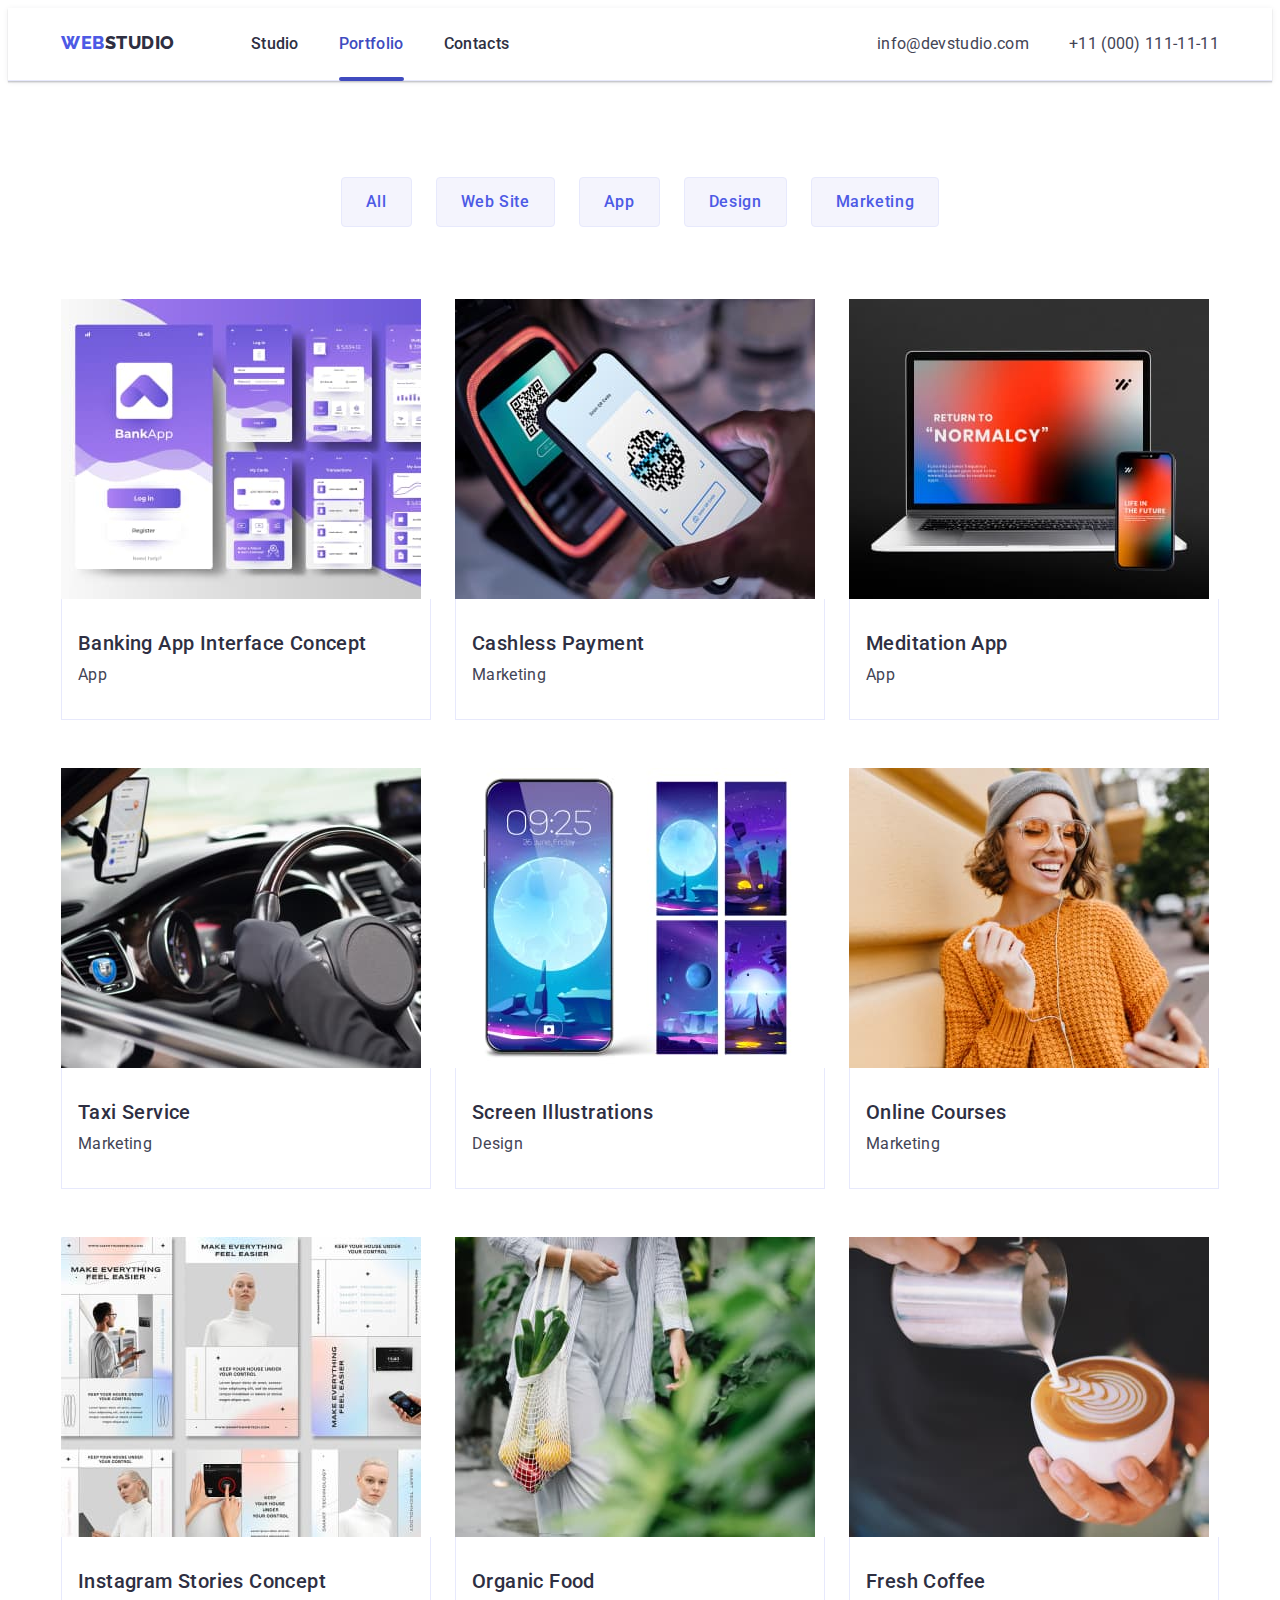
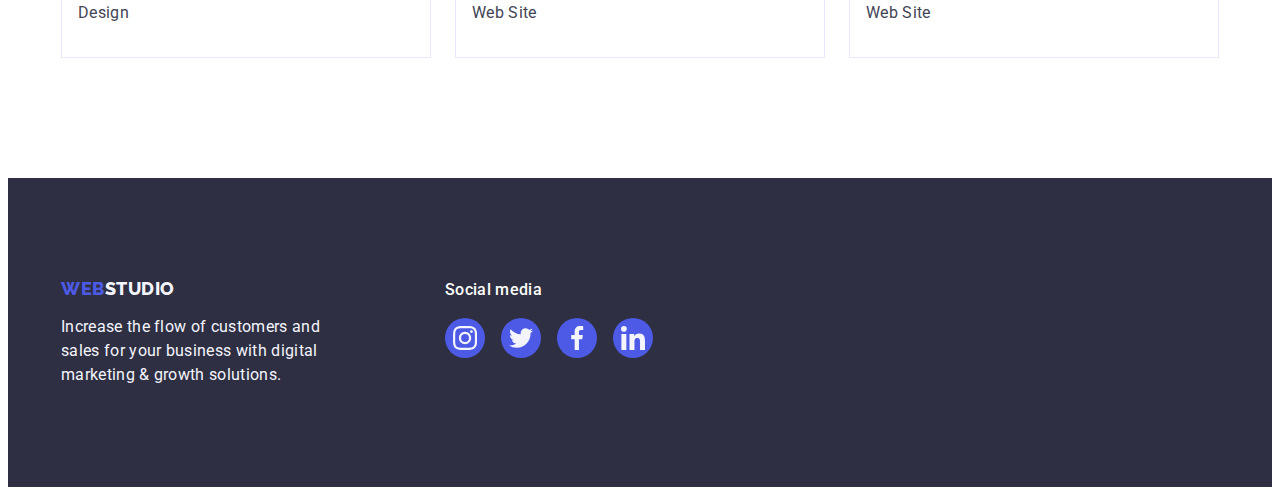
==== commit 2c91ad73: "current for nav, cursor pointer for button" ====
--- a/portfolio.html
+++ b/portfolio.html
@@ -28,7 +28,7 @@
               <a href="./index.html" class="header-link link">Studio</a>
             </li>
             <li class="header-item">
-              <a href="./portfolio.html" class="header-link link">Portfolio</a>
+              <a href="./portfolio.html" class="header-link current link">Portfolio</a>
             </li>
             <li class="header-item">
               <a href="" class="header-link link">Contacts</a>
@@ -83,13 +83,14 @@
              
                   <a href="" class="works-link link">
                     
-                    <img 
-                        src="./images/portfolio-1.jpg"
-                        alt="Banking App Interface Concept"
-                        width="360"
-                        height="300">
-                        <div class="try"><p class="try-text">14 Stylish and User-Friendly App Design Concepts · Task Manager App · Calorie Tracker App · Exotic Fruit Ecommerce App · Cloud Storage App</p></div>
-                       
+                    <div class="works-card">
+                      <img 
+                          src="./images/portfolio-1.jpg"
+                          alt="Banking App Interface Concept"
+                          width="360"
+                          height="300">
+                          <p class="works-card-text">14 Stylish and User-Friendly App Design Concepts · Task Manager App · Calorie Tracker App · Exotic Fruit Ecommerce App · Cloud Storage App</p>
+                    </div>
 
 
                     <div class="works-div">
@@ -97,11 +98,7 @@
                     <p class="works-text">App</p>
                     </div>
                   </a>
-                      
-                
-                    
-              
-                
+                     
               </li>
              
               <li class="works-item">
@@ -109,108 +106,133 @@
                   <a href="" class="works-link link"
                     >
                     
-                      <img
-                      src="./images/portfolio-2.jpg"
-                      alt="Cashless Payment"
+                     <div class="works-card">
+                       <img
+                       src="./images/portfolio-2.jpg"
+                       alt="Cashless Payment"
+                       width="360"
+                       height="300"
+                      
+                      >
+                      <p class="works-card-text">14 Stylish and User-Friendly App Design Concepts · Task Manager App · Calorie Tracker App · Exotic Fruit Ecommerce App · Cloud Storage App</p>
+                      </div>
+                  <div class="works-div">
+                  <h2 class="works-title">Cashless Payment</h2>
+                  <p class="works-text">Marketing</p></div></a
+                >
+              </li>
+        
+              <li class="works-item">
+                <a href="" class="works-link link"
+                  ><div class="works-card">
+                    <img 
+                     src="./images/portfolio-3.jpg"
+                     alt="Meditation App"
+                     width="360"
+                     height="300"
+                    
+                    ><p class="works-card-text">14 Stylish and User-Friendly App Design Concepts · Task Manager App · Calorie Tracker App · Exotic Fruit Ecommerce App · Cloud Storage App</p> 
+                    
+                  </div>
+                  <div class="works-div">
+                 
+                    <h2 class="works-title">Meditation App</h2>
+                  <p class="works-text">App</p></div></a
+                >
+              </li>
+             
+              <li class="works-item">
+                <a href="" class="works-link link">
+                <div class="works-card">
+                    <img
+                      src="./images/portfolio-4.jpg"
+                      alt="Taxi Service"
                       width="360"
                       height="300"
-                  
-                    />
-                   
-                  <div class="works-div">
-                  <h2 class="works-title">Cashless Payment</h2>
-                  <p class="works-text">Marketing</p></div></a
-                >
-              </li>
-        
-              <li class="works-item">
-                <a href="" class="works-link link"
-                  ><img 
-                    src="./images/portfolio-3.jpg"
-                    alt="Meditation App"
-                    width="360"
-                    height="300"
-                 
-                  /> <div class="works-div">
-                  <h2 class="works-title">Meditation App</h2>
-                  <p class="works-text">App</p></div></a
-                >
-              </li>
-             
-              <li class="works-item">
-                <a href="" class="works-link link">
-                  <img
-                    src="./images/portfolio-4.jpg"
-                    alt="Taxi Service"
-                    width="360"
-                    height="300"
-                  />
-                   <div class="works-div">
+                    /><p class="works-card-text">14 Stylish and User-Friendly App Design Concepts · Task Manager App · Calorie Tracker App · Exotic Fruit Ecommerce App · Cloud Storage App</p>
+                    
+                </div>
+                  <div class="works-div">
                   <h2 class="works-title">Taxi Service</h2>
                   <p class="works-text">Marketing</p></div></a
                 >
               </li>
               <li class="works-item">
                 <a href="" class="works-link link"
-                  ><img
-                    src="./images/portfolio-5.jpg"
-                    alt="Screen Illustrations"
-                    width="360"
-                    height="300"
-                  />
-                   <div class="works-div">
+                  ><div class="works-card">
+                    <img
+                     src="./images/portfolio-5.jpg"
+                     alt="Screen Illustrations"
+                     width="360"
+                     height="300"
+                    ><p class="works-card-text">14 Stylish and User-Friendly App Design Concepts · Task Manager App · Calorie Tracker App · Exotic Fruit Ecommerce App · Cloud Storage App</p>
+                    
+                  </div>
+                  <div class="works-div">
                   <h2 class="works-title">Screen Illustrations</h2>
                   <p class="works-text">Design</p></div></a
                 >
               </li>
               <li class="works-item">
                 <a href="" class="works-link link"
-                  ><img
-                    src="./images/portfolio-6.jpg"
-                    alt="Online Courses"
-                    width="360"
-                    height="300"
-                  />
-                   <div class="works-div">
+                  ><div class="works-card">
+                    <img
+                     src="./images/portfolio-6.jpg"
+                     alt="Online Courses"
+                     width="360"
+                     height="300"
+                    ><p class="works-card-text">14 Stylish and User-Friendly App Design Concepts · Task Manager App · Calorie Tracker App · Exotic Fruit Ecommerce App · Cloud Storage App</p>
+                    
+                  </div>
+                  <div class="works-div">
                   <h2 class="works-title">Online Courses</h2>
                   <p class="works-text">Marketing</p></div></a
                 >
               </li>
               <li class="works-item">
                 <a href="" class="works-link link"
-                  ><img
-                    src="./images/portfolio-7.jpg"
-                    alt="Instagram Stories Concept"
-                    width="360"
-                    height="300"
-                  />
-                   <div class="works-div">
+                  ><div class="works-card">
+                    <img
+                     src="./images/portfolio-7.jpg"
+                     alt="Instagram Stories Concept"
+                     width="360"
+                     height="300"
+                    ><p class="works-card-text">14 Stylish and User-Friendly App Design Concepts · Task Manager App · Calorie Tracker App · Exotic Fruit Ecommerce App · Cloud Storage App</p>
+                    
+                  </div>
+                  <div class="works-div">
                   <h2 class="works-title">Instagram Stories Concept</h2>
                   <p class="works-text">Design</p></div></a
                 >
               </li>
               <li class="works-item">
                 <a href="" class="works-link link"
-                  ><img
-                    src="./images/portfolio-8.jpg"
-                    alt="Organic Food"
-                    width="360"
-                    height="300"
-                  />
-                   <div class="works-div">
+                  ><div class="works-card">
+                    <img
+                     src="./images/portfolio-8.jpg"
+                     alt="Organic Food"
+                     width="360"
+                     height="300"
+                    ><p class="works-card-text">14 Stylish and User-Friendly App Design Concepts · Task Manager App · Calorie Tracker App · Exotic Fruit Ecommerce App · Cloud Storage App</p>
+                    
+                  </div>
+                  <div class="works-div">
                   <h2 class="works-title">Organic Food</h2>
                   <p class="works-text">Web Site</p></div></a
                 >
               </li>
               <li class="works-item">
                 <a href="" class="works-link link">
-                  <img
-                    src="./images/portfolio-9.jpg"
-                    alt="Fresh Coffee"
-                    width="360"
-                    height="300"
-                  />
-                   <div class="works-div">
+                  <div class="works-card">
+                    <img
+                      src="./images/portfolio-9.jpg"
+                      alt="Fresh Coffee"
+                      width="360"
+                      height="300"
+                    /><p class="works-card-text">14 Stylish and User-Friendly App Design Concepts · Task Manager App · Calorie Tracker App · Exotic Fruit Ecommerce App · Cloud Storage App</p>
+                     
+                  </div>
+                  <div class="works-div">
                   <h2 class="works-title">Fresh Coffee</h2>
                   <p class="works-text">Web Site</p></div></a
                 >
--- a/css/styles.css
+++ b/css/styles.css
@@ -66,6 +66,7 @@
   padding-top: 120px;
   padding-bottom: 120px;
 }
+
 /** -----------------------HEADER---------------------- */
 .header {
   background-color: var(--white);
@@ -126,6 +127,22 @@
 }
 .header-link:is(:hover, :focus) {
   color: var(--hover-color);
+}
+.header-link.current {
+  color: var(--hover-color);
+}
+
+.header-link.current::after {
+  position: absolute;
+  content: '';
+  display: block;
+  height: 4px;
+  width: 100%;
+  bottom: -1px;
+  left: 0;
+  border-radius: 4px;
+  background-color: var(--hover-color);
+  opacity: 1;
 }
 
 .header-link::after {
@@ -574,30 +591,79 @@
   color: var(--main-text-color);
 }
 
-.try {
+.works-card {
+  position: relative;
+  overflow: hidden;
+}
+
+.works-card-text {
   position: absolute;
-  z-index: 1;
-  width: 360px;
-  height: 300px;
-  background-color: var(--logo-effect);
   top: 0;
   left: 0;
-  opacity: 0;
+  padding: 40px 32px 164px 32px;
+  font-size: 16px;
+  line-height: 1.5;
+  letter-spacing: 0.02em;
+  color: #f4f4fd;
+  background-color: var(--logo-effect);
   transform: translateY(100%);
   transition-property: transform, opacity;
   transition-duration: 250ms;
   transition-timing-function: cubic-bezier(0.4, 0, 0.2, 1);
 }
 
-.try-text {
-  padding: 40px 32px 164px 32px;
-  font-size: 16px;
-  line-height: 1.5;
-  letter-spacing: 0.02em;
-  color: #f4f4fd;
-}
-
-.works-link:hover .try {
+.works-link:hover .works-card-text {
   transform: translateY(0);
-  opacity: 1;
-}
+}
+
+/**---Modal---*/
+.backdrop {
+  position: fixed;
+  width: 100%;
+  height: 100%;
+  top: 0;
+  background-color: rgba(46, 47, 66, 0.4);
+  transition-property: opacity, visibility;
+  transition-duration: 250ms;
+  transition-timing-function: cubic-bezier(0.4, 0, 0.2, 1);
+}
+
+.modal {
+  position: absolute;
+  width: 408px;
+  min-height: 576px;
+  top: 50%;
+  left: 50%;
+  transform: translate(-50%, -50%);
+  background-color: #fcfcfc;
+  box-shadow: 0px 1px 1px rgba(0, 0, 0, 0.14), 0px 1px 3px rgba(0, 0, 0, 0.12),
+    0px 2px 1px rgba(0, 0, 0, 0.2);
+  border-radius: 4px;
+  padding: 24px 24px;
+  transform: translate(-50%, -50%) scale(1);
+  transition-property: transform;
+  transition-duration: 250ms;
+  transition-timing-function: cubic-bezier(0.4, 0, 0.2, 1);
+}
+.backdrop.is-hidden .modal {
+  transform: translate(-50%, -50%) scale(0);
+}
+.btn-modal {
+  display: flex;
+  margin-left: auto;
+  padding: 0;
+  width: 24px;
+  height: 24px;
+  background-color: #e7e9fc;
+  border: 1px solid rgba(0, 0, 0, 0.1);
+  border-radius: 50%;
+  align-items: center;
+  justify-content: center;
+  cursor: pointer;
+}
+
+.is-hidden {
+  opacity: 0;
+  visibility: hidden;
+  pointer-events: none;
+}
